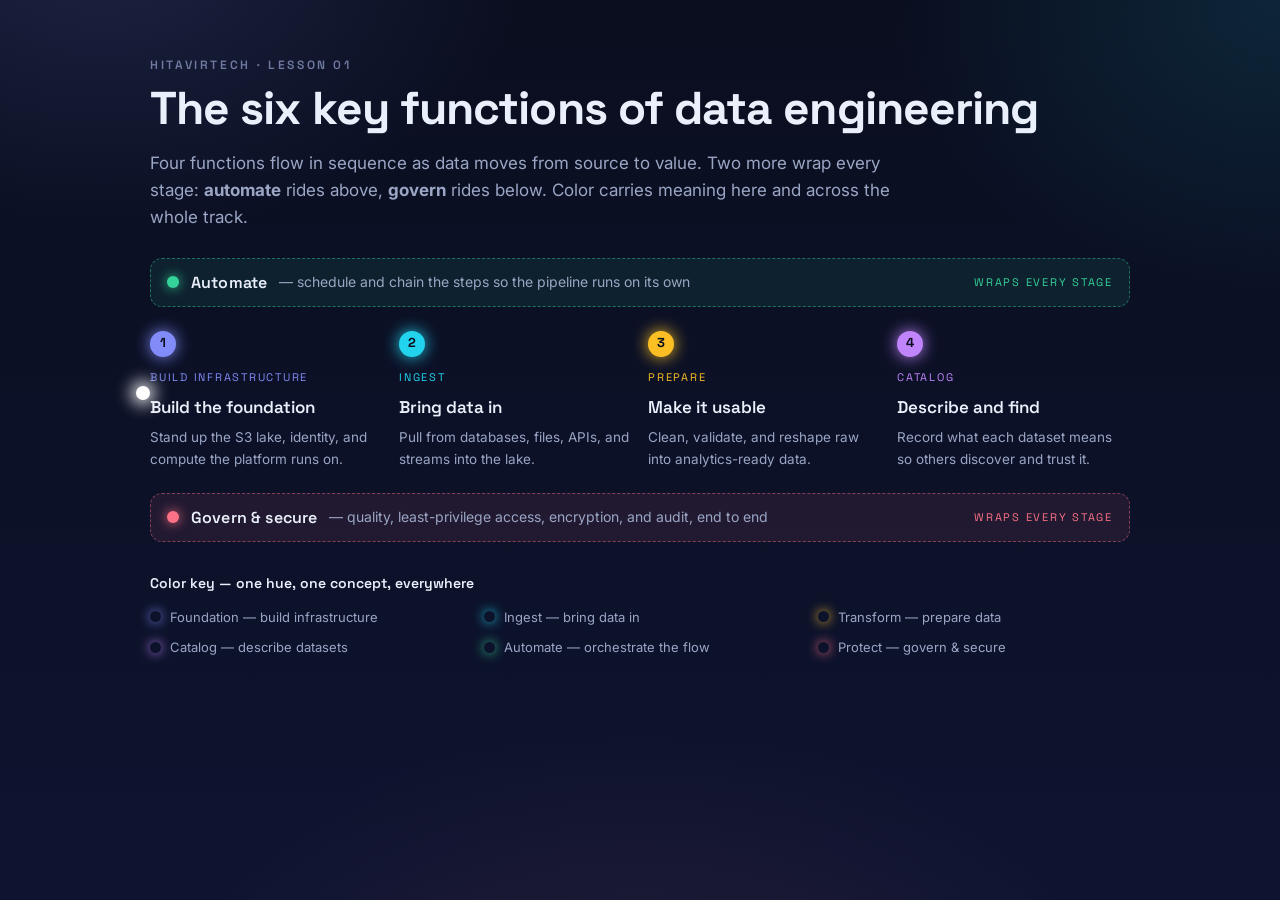
==== data-engineering-aws-foundations/assets/01-key-functions.html @ d4494c44 "feat(aws-foundations): add complete 'Data Engineering on AWS: Foundations' Codelabs track Ten claat-" ====
<!doctype html>
<html lang="en">
<head>
<meta charset="utf-8">
<meta name="viewport" content="width=device-width, initial-scale=1">
<title>The six key functions — Data Engineering on AWS</title>
<link rel="stylesheet" href="design-tokens.css">
<style>
  .wrap { max-width: 980px; margin: 0 auto; }
  header { margin-bottom: 26px; }

  /* The pipeline board */
  .board { position: relative; margin-top: 14px; }

  /* Wrapping rails: automate above, govern below */
  .rail {
    display: flex; align-items: center; gap: 12px;
    border-radius: var(--radius-sm);
    border: 1px dashed color-mix(in srgb, var(--accent) 45%, transparent);
    background: color-mix(in srgb, var(--accent) 9%, transparent);
    padding: 11px 16px; color: var(--text);
  }
  .rail .rail-dot { width: 12px; height: 12px; border-radius: 50%; flex: none; background: var(--accent); box-shadow: 0 0 12px var(--accent); }
  .rail b { font-family: var(--font-display); font-weight: 600; letter-spacing: 0.01em; }
  .rail span { color: var(--text-muted); font-size: 14px; }
  .rail-up { --accent: var(--c-automate); margin-bottom: 14px; }
  .rail-down { --accent: var(--c-protect); margin-top: 14px; }
  .rail .wrap-tag {
    margin-left: auto; font-family: var(--font-display); font-size: 11px;
    text-transform: uppercase; letter-spacing: 0.16em; color: var(--accent);
    white-space: nowrap;
  }

  /* The flowing line with the four sequential stages */
  .flow { position: relative; padding: 8px 0; }
  .flow-line { position: absolute; left: 3%; right: 3%; top: 50%; height: 0; pointer-events: none; }
  .flow-svg { position: absolute; inset: 0; width: 100%; height: 100%; overflow: visible; }

  .stages {
    position: relative; z-index: 2;
    display: grid; grid-template-columns: repeat(4, 1fr); gap: 16px;
  }
  .stage { text-align: left; }
  .stage .step {
    font-family: var(--font-display); font-size: 11px; letter-spacing: 0.16em;
    text-transform: uppercase; color: var(--accent); margin-bottom: 8px;
  }
  .stage h3 { font-family: var(--font-display); font-weight: 600; font-size: 17px; margin: 0 0 6px; }
  .stage p { margin: 0; color: var(--text-muted); font-size: 13.5px; }
  .stage .num {
    display: inline-flex; align-items: center; justify-content: center;
    width: 26px; height: 26px; border-radius: 50%; margin-bottom: 12px;
    font-family: var(--font-display); font-weight: 700; font-size: 13px;
    color: var(--ink); background: var(--accent); box-shadow: 0 0 16px var(--accent);
  }
  .stage[data-k="foundation"] { --accent: var(--c-foundation); }
  .stage[data-k="ingest"]     { --accent: var(--c-ingest); }
  .stage[data-k="transform"]  { --accent: var(--c-transform); }
  .stage[data-k="catalog"]    { --accent: var(--c-catalog); }

  /* Traveling data pulse riding the flow line */
  .data-pulse {
    position: absolute; top: 50%; left: 0; width: 14px; height: 14px; margin: -7px 0 0 -7px;
    border-radius: 50%; background: #fff; box-shadow: 0 0 16px 5px rgba(255,255,255,0.85);
    offset-path: path("M 0 0 L 1000 0");
    animation: hvtPulse 5.5s var(--ease) infinite;
    z-index: 3;
  }

  .legend { margin-top: 30px; }
  .legend h4 { font-family: var(--font-display); font-weight: 600; font-size: 14px; margin: 0 0 12px; color: var(--text); }
  .keygrid { display: grid; grid-template-columns: repeat(3, minmax(0,1fr)); gap: 10px 22px; }
  .keygrid span { display: inline-flex; align-items: center; gap: 9px; font-size: 13px; color: var(--text-muted); }

  @media (max-width: 760px) {
    .stages { grid-template-columns: 1fr; gap: 10px; }
    .flow-svg, .data-pulse { display: none; }
    .stage { padding: 14px; border-radius: var(--radius-sm); border: 1px solid color-mix(in srgb, var(--accent) 32%, transparent); background: color-mix(in srgb, var(--accent) 7%, transparent); }
    .keygrid { grid-template-columns: 1fr; }
    .rail .wrap-tag { display: none; }
  }
  @media (prefers-reduced-motion: reduce) { .data-pulse { display: none; } }
</style>
</head>
<body class="hvt">
<div class="wrap">
  <header class="hvt-rise">
    <div class="hvt-eyebrow">HitaVirTech &middot; Lesson 01</div>
    <h1 class="hvt-headline">The six key functions of data engineering</h1>
    <p class="hvt-sub">Four functions flow in sequence as data moves from source to value. Two more wrap every stage: <b>automate</b> rides above, <b>govern</b> rides below. Color carries meaning here and across the whole track.</p>
  </header>

  <div class="board">
    <!-- Automate rail (above) -->
    <div class="rail rail-up hvt-rise" tabindex="0" aria-label="Automate wraps every stage">
      <i class="rail-dot" aria-hidden="true"></i>
      <b>Automate</b>
      <span>&mdash; schedule and chain the steps so the pipeline runs on its own</span>
      <span class="wrap-tag">wraps every stage</span>
    </div>

    <!-- Sequential flow -->
    <div class="flow hvt-rise">
      <svg class="flow-svg" viewBox="0 0 1000 120" preserveAspectRatio="none" aria-hidden="true">
        <defs>
          <linearGradient id="flowGrad" x1="0" y1="0" x2="1" y2="0">
            <stop offset="0%"  stop-color="var(--c-foundation)"/>
            <stop offset="34%" stop-color="var(--c-ingest)"/>
            <stop offset="67%" stop-color="var(--c-transform)"/>
            <stop offset="100%" stop-color="var(--c-catalog)"/>
          </linearGradient>
        </defs>
        <line x1="20" y1="60" x2="980" y2="60" stroke="url(#flowGrad)" stroke-width="3" stroke-linecap="round" opacity="0.85"/>
      </svg>
      <span class="data-pulse" aria-hidden="true"></span>

      <div class="stages">
        <div class="stage hvt-rise" data-k="foundation" tabindex="0">
          <div class="num">1</div>
          <div class="step">Build infrastructure</div>
          <h3>Build the foundation</h3>
          <p>Stand up the S3 lake, identity, and compute the platform runs on.</p>
        </div>
        <div class="stage hvt-rise" data-k="ingest" tabindex="0">
          <div class="num">2</div>
          <div class="step">Ingest</div>
          <h3>Bring data in</h3>
          <p>Pull from databases, files, APIs, and streams into the lake.</p>
        </div>
        <div class="stage hvt-rise" data-k="transform" tabindex="0">
          <div class="num">3</div>
          <div class="step">Prepare</div>
          <h3>Make it usable</h3>
          <p>Clean, validate, and reshape raw into analytics-ready data.</p>
        </div>
        <div class="stage hvt-rise" data-k="catalog" tabindex="0">
          <div class="num">4</div>
          <div class="step">Catalog</div>
          <h3>Describe and find</h3>
          <p>Record what each dataset means so others discover and trust it.</p>
        </div>
      </div>
    </div>

    <!-- Govern rail (below) -->
    <div class="rail rail-down hvt-rise" tabindex="0" aria-label="Govern and secure wraps every stage">
      <i class="rail-dot" aria-hidden="true"></i>
      <b>Govern &amp; secure</b>
      <span>&mdash; quality, least-privilege access, encryption, and audit, end to end</span>
      <span class="wrap-tag">wraps every stage</span>
    </div>
  </div>

  <div class="legend hvt-rise">
    <h4>Color key &mdash; one hue, one concept, everywhere</h4>
    <div class="keygrid" aria-label="Color key">
      <span><i class="hvt-dot" style="color:var(--c-foundation)"></i> Foundation &mdash; build infrastructure</span>
      <span><i class="hvt-dot" style="color:var(--c-ingest)"></i> Ingest &mdash; bring data in</span>
      <span><i class="hvt-dot" style="color:var(--c-transform)"></i> Transform &mdash; prepare data</span>
      <span><i class="hvt-dot" style="color:var(--c-catalog)"></i> Catalog &mdash; describe datasets</span>
      <span><i class="hvt-dot" style="color:var(--c-automate)"></i> Automate &mdash; orchestrate the flow</span>
      <span><i class="hvt-dot" style="color:var(--c-protect)"></i> Protect &mdash; govern &amp; secure</span>
    </div>
  </div>
</div>
</body>
</html>
---- data-engineering-aws-foundations/assets/design-tokens.css ----
/* ============================================================
   HitaVirTech — Data Engineering on AWS: Foundations
   Shared visual design system. Every concept visual imports
   this one file so the whole track is a single designed product.
   ============================================================ */

@import url('https://fonts.googleapis.com/css2?family=Inter:wght@400;500;600&family=Space+Grotesk:wght@500;600;700&display=swap');

:root {
  /* Canvas + atmosphere */
  --ink: #0a0e1f;
  --ink-2: #0e1430;
  --panel: rgba(255, 255, 255, 0.04);
  --panel-line: rgba(255, 255, 255, 0.10);
  --text: #eaf0fb;
  --text-muted: #9aa6c4;
  --eyebrow: #6f7ba0;

  /* Semantic color law — same hue = same concept, everywhere */
  --c-foundation: #818cf8;   /* foundation / infrastructure */
  --c-ingest:     #22d3ee;   /* inflow / ingest            */
  --c-transform:  #fbbf24;   /* transform / prepare        */
  --c-catalog:    #c084fc;   /* organize / catalog         */
  --c-automate:   #34d399;   /* automate / orchestrate     */
  --c-protect:    #fb7185;   /* protect / govern / security */

  /* Medallion layers */
  --m-bronze: #c08457;
  --m-silver: #c0c7d4;
  --m-gold:   #fbbf24;

  /* Type scale */
  --font-display: "Space Grotesk", system-ui, sans-serif;
  --font-body: "Inter", system-ui, -apple-system, Segoe UI, Roboto, sans-serif;

  /* Shape + motion */
  --radius: 18px;
  --radius-sm: 12px;
  --ease: cubic-bezier(0.22, 1, 0.36, 1);
}

* { box-sizing: border-box; }

body.hvt {
  margin: 0;
  min-height: 100vh;
  font-family: var(--font-body);
  color: var(--text);
  line-height: 1.6;
  background:
    radial-gradient(720px 480px at 8% -6%, rgba(129, 140, 248, 0.16), transparent 60%),
    radial-gradient(680px 520px at 100% 0%, rgba(34, 211, 238, 0.12), transparent 58%),
    radial-gradient(820px 600px at 50% 120%, rgba(251, 113, 133, 0.10), transparent 60%),
    linear-gradient(180deg, var(--ink), var(--ink-2));
  background-attachment: fixed;
  padding: clamp(20px, 5vw, 56px);
}

.hvt-eyebrow {
  font-family: var(--font-display);
  text-transform: uppercase;
  letter-spacing: 0.22em;
  font-size: 12px;
  font-weight: 600;
  color: var(--eyebrow);
}

.hvt-headline {
  font-family: var(--font-display);
  font-weight: 700;
  letter-spacing: -0.02em;
  line-height: 1.04;
  font-size: clamp(28px, 5vw, 46px);
  margin: 10px 0 14px;
}

.hvt-sub { color: var(--text-muted); max-width: 70ch; font-size: clamp(15px, 1.6vw, 17px); }

.hvt-panel {
  background: var(--panel);
  border: 1px solid var(--panel-line);
  border-radius: var(--radius);
  padding: 22px;
  backdrop-filter: blur(8px);
  -webkit-backdrop-filter: blur(8px);
  position: relative;
  transition: transform 0.3s var(--ease), box-shadow 0.3s var(--ease), border-color 0.3s var(--ease);
}

.hvt-panel:hover,
.hvt-panel:focus-within {
  transform: translateY(-4px);
  border-color: rgba(255, 255, 255, 0.22);
  box-shadow: 0 18px 50px -20px rgba(0, 0, 0, 0.7);
}

/* Accent border + glow driven by a per-element --accent variable */
.hvt-accent {
  --accent: var(--c-foundation);
  border-color: color-mix(in srgb, var(--accent) 38%, transparent);
}
.hvt-accent:hover,
.hvt-accent:focus-within {
  box-shadow: 0 0 0 1px color-mix(in srgb, var(--accent) 40%, transparent),
              0 22px 60px -24px color-mix(in srgb, var(--accent) 55%, transparent);
}

.hvt-key { display: flex; flex-wrap: wrap; gap: 10px 18px; margin-top: 8px; }
.hvt-key span { display: inline-flex; align-items: center; gap: 8px; font-size: 13px; color: var(--text-muted); }
.hvt-dot { width: 11px; height: 11px; border-radius: 50%; flex: none; box-shadow: 0 0 12px currentColor; }

/* Staggered fade-up entrance */
@keyframes hvtFadeUp {
  from { opacity: 0; transform: translateY(16px); }
  to   { opacity: 1; transform: translateY(0); }
}
.hvt-rise { opacity: 0; animation: hvtFadeUp 0.7s var(--ease) forwards; }
.hvt-rise:nth-child(1) { animation-delay: 0.05s; }
.hvt-rise:nth-child(2) { animation-delay: 0.13s; }
.hvt-rise:nth-child(3) { animation-delay: 0.21s; }
.hvt-rise:nth-child(4) { animation-delay: 0.29s; }
.hvt-rise:nth-child(5) { animation-delay: 0.37s; }
.hvt-rise:nth-child(6) { animation-delay: 0.45s; }

/* Signature pipeline pulse — visuals opt in by adding a .hvt-pulse element */
@keyframes hvtPulse {
  0%   { offset-distance: 0%;   opacity: 0; }
  10%  { opacity: 1; }
  90%  { opacity: 1; }
  100% { offset-distance: 100%; opacity: 0; }
}

a:focus-visible, button:focus-visible, [tabindex]:focus-visible {
  outline: 2px solid var(--c-ingest);
  outline-offset: 3px;
  border-radius: 6px;
}

@media (prefers-reduced-motion: reduce) {
  *, *::before, *::after { animation: none !important; transition: none !important; }
  .hvt-rise { opacity: 1; }
}

@media (max-width: 720px) {
  .hvt-panel { padding: 16px; }
}
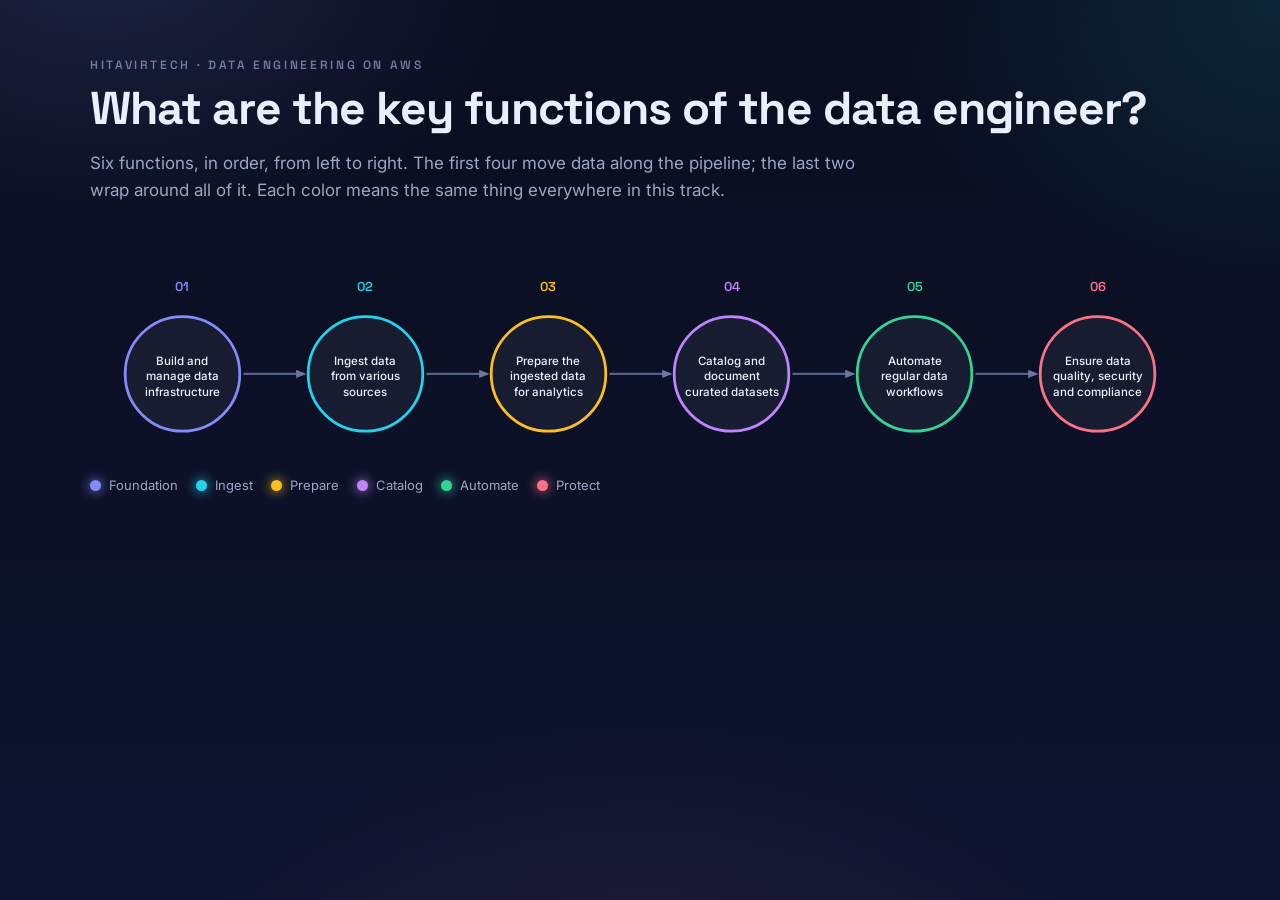
==== commit 9bb064d6: "fix(visual): show all six key functions as one left-to-right flow with arrows Rebuild 01-key-functio" ====
--- a/data-engineering-aws-foundations/assets/01-key-functions.html
+++ b/data-engineering-aws-foundations/assets/01-key-functions.html
@@ -3,164 +3,110 @@
 <head>
 <meta charset="utf-8">
 <meta name="viewport" content="width=device-width, initial-scale=1">
-<title>The six key functions — Data Engineering on AWS</title>
+<title>The six key functions of the data engineer — Data Engineering on AWS</title>
 <link rel="stylesheet" href="design-tokens.css">
 <style>
-  .wrap { max-width: 980px; margin: 0 auto; }
-  header { margin-bottom: 26px; }
-
-  /* The pipeline board */
-  .board { position: relative; margin-top: 14px; }
-
-  /* Wrapping rails: automate above, govern below */
-  .rail {
-    display: flex; align-items: center; gap: 12px;
-    border-radius: var(--radius-sm);
-    border: 1px dashed color-mix(in srgb, var(--accent) 45%, transparent);
-    background: color-mix(in srgb, var(--accent) 9%, transparent);
-    padding: 11px 16px; color: var(--text);
+  .wrap { max-width: 1100px; margin: 0 auto; }
+  header { margin-bottom: 22px; }
+  .flow { width: 100%; height: auto; display: block; }
+  .flow text { font-family: var(--font-body); }
+  .flow .num { font-family: var(--font-display); }
+  .node .ring { transition: stroke-width .25s var(--ease), filter .25s var(--ease); }
+  .node:hover .ring, .node:focus .ring { stroke-width: 4.5; filter: drop-shadow(0 0 9px currentColor); }
+  .node text { pointer-events: none; }
+  .hvt-key .hvt-dot { background: currentColor; }
+  .pulse { animation: kfFlow 5.5s linear infinite; }
+  @keyframes kfFlow {
+    0% { transform: translateX(0); opacity: 0; }
+    6% { opacity: 1; }
+    94% { opacity: 1; }
+    100% { transform: translateX(990px); opacity: 0; }
   }
-  .rail .rail-dot { width: 12px; height: 12px; border-radius: 50%; flex: none; background: var(--accent); box-shadow: 0 0 12px var(--accent); }
-  .rail b { font-family: var(--font-display); font-weight: 600; letter-spacing: 0.01em; }
-  .rail span { color: var(--text-muted); font-size: 14px; }
-  .rail-up { --accent: var(--c-automate); margin-bottom: 14px; }
-  .rail-down { --accent: var(--c-protect); margin-top: 14px; }
-  .rail .wrap-tag {
-    margin-left: auto; font-family: var(--font-display); font-size: 11px;
-    text-transform: uppercase; letter-spacing: 0.16em; color: var(--accent);
-    white-space: nowrap;
-  }
-
-  /* The flowing line with the four sequential stages */
-  .flow { position: relative; padding: 8px 0; }
-  .flow-line { position: absolute; left: 3%; right: 3%; top: 50%; height: 0; pointer-events: none; }
-  .flow-svg { position: absolute; inset: 0; width: 100%; height: 100%; overflow: visible; }
-
-  .stages {
-    position: relative; z-index: 2;
-    display: grid; grid-template-columns: repeat(4, 1fr); gap: 16px;
-  }
-  .stage { text-align: left; }
-  .stage .step {
-    font-family: var(--font-display); font-size: 11px; letter-spacing: 0.16em;
-    text-transform: uppercase; color: var(--accent); margin-bottom: 8px;
-  }
-  .stage h3 { font-family: var(--font-display); font-weight: 600; font-size: 17px; margin: 0 0 6px; }
-  .stage p { margin: 0; color: var(--text-muted); font-size: 13.5px; }
-  .stage .num {
-    display: inline-flex; align-items: center; justify-content: center;
-    width: 26px; height: 26px; border-radius: 50%; margin-bottom: 12px;
-    font-family: var(--font-display); font-weight: 700; font-size: 13px;
-    color: var(--ink); background: var(--accent); box-shadow: 0 0 16px var(--accent);
-  }
-  .stage[data-k="foundation"] { --accent: var(--c-foundation); }
-  .stage[data-k="ingest"]     { --accent: var(--c-ingest); }
-  .stage[data-k="transform"]  { --accent: var(--c-transform); }
-  .stage[data-k="catalog"]    { --accent: var(--c-catalog); }
-
-  /* Traveling data pulse riding the flow line */
-  .data-pulse {
-    position: absolute; top: 50%; left: 0; width: 14px; height: 14px; margin: -7px 0 0 -7px;
-    border-radius: 50%; background: #fff; box-shadow: 0 0 16px 5px rgba(255,255,255,0.85);
-    offset-path: path("M 0 0 L 1000 0");
-    animation: hvtPulse 5.5s var(--ease) infinite;
-    z-index: 3;
-  }
-
-  .legend { margin-top: 30px; }
-  .legend h4 { font-family: var(--font-display); font-weight: 600; font-size: 14px; margin: 0 0 12px; color: var(--text); }
-  .keygrid { display: grid; grid-template-columns: repeat(3, minmax(0,1fr)); gap: 10px 22px; }
-  .keygrid span { display: inline-flex; align-items: center; gap: 9px; font-size: 13px; color: var(--text-muted); }
-
-  @media (max-width: 760px) {
-    .stages { grid-template-columns: 1fr; gap: 10px; }
-    .flow-svg, .data-pulse { display: none; }
-    .stage { padding: 14px; border-radius: var(--radius-sm); border: 1px solid color-mix(in srgb, var(--accent) 32%, transparent); background: color-mix(in srgb, var(--accent) 7%, transparent); }
-    .keygrid { grid-template-columns: 1fr; }
-    .rail .wrap-tag { display: none; }
-  }
-  @media (prefers-reduced-motion: reduce) { .data-pulse { display: none; } }
+  @media (prefers-reduced-motion: reduce) { .pulse { display: none; } }
 </style>
 </head>
 <body class="hvt">
 <div class="wrap">
   <header class="hvt-rise">
-    <div class="hvt-eyebrow">HitaVirTech &middot; Lesson 01</div>
-    <h1 class="hvt-headline">The six key functions of data engineering</h1>
-    <p class="hvt-sub">Four functions flow in sequence as data moves from source to value. Two more wrap every stage: <b>automate</b> rides above, <b>govern</b> rides below. Color carries meaning here and across the whole track.</p>
+    <div class="hvt-eyebrow">HitaVirTech &middot; Data Engineering on AWS</div>
+    <h1 class="hvt-headline">What are the key functions of the data engineer?</h1>
+    <p class="hvt-sub">Six functions, in order, from left to right. The first four move data along the pipeline; the last two wrap around all of it. Each color means the same thing everywhere in this track.</p>
   </header>
 
-  <div class="board">
-    <!-- Automate rail (above) -->
-    <div class="rail rail-up hvt-rise" tabindex="0" aria-label="Automate wraps every stage">
-      <i class="rail-dot" aria-hidden="true"></i>
-      <b>Automate</b>
-      <span>&mdash; schedule and chain the steps so the pipeline runs on its own</span>
-      <span class="wrap-tag">wraps every stage</span>
-    </div>
+  <div class="hvt-rise">
+    <svg class="flow" viewBox="0 0 1190 250" role="img" xmlns="http://www.w3.org/2000/svg">
+      <title>The six key functions of a data engineer, left to right: build and manage data infrastructure, ingest data from various sources, prepare the ingested data for analytics, catalog and document curated datasets, automate regular data workflows, and ensure data quality, security and compliance.</title>
+      <defs>
+        <marker id="ah" markerWidth="12" markerHeight="9" refX="9" refY="4.5" orient="auto" markerUnits="userSpaceOnUse">
+          <path d="M0,0 L11,4.5 L0,9 Z" fill="#6b78a0"/>
+        </marker>
+      </defs>
 
-    <!-- Sequential flow -->
-    <div class="flow hvt-rise">
-      <svg class="flow-svg" viewBox="0 0 1000 120" preserveAspectRatio="none" aria-hidden="true">
-        <defs>
-          <linearGradient id="flowGrad" x1="0" y1="0" x2="1" y2="0">
-            <stop offset="0%"  stop-color="var(--c-foundation)"/>
-            <stop offset="34%" stop-color="var(--c-ingest)"/>
-            <stop offset="67%" stop-color="var(--c-transform)"/>
-            <stop offset="100%" stop-color="var(--c-catalog)"/>
-          </linearGradient>
-        </defs>
-        <line x1="20" y1="60" x2="980" y2="60" stroke="url(#flowGrad)" stroke-width="3" stroke-linecap="round" opacity="0.85"/>
-      </svg>
-      <span class="data-pulse" aria-hidden="true"></span>
+      <line x1="166" y1="160" x2="232" y2="160" stroke="#566188" stroke-width="2.5" marker-end="url(#ah)"/>
+      <line x1="364" y1="160" x2="430" y2="160" stroke="#566188" stroke-width="2.5" marker-end="url(#ah)"/>
+      <line x1="562" y1="160" x2="628" y2="160" stroke="#566188" stroke-width="2.5" marker-end="url(#ah)"/>
+      <line x1="760" y1="160" x2="826" y2="160" stroke="#566188" stroke-width="2.5" marker-end="url(#ah)"/>
+      <line x1="958" y1="160" x2="1024" y2="160" stroke="#566188" stroke-width="2.5" marker-end="url(#ah)"/>
 
-      <div class="stages">
-        <div class="stage hvt-rise" data-k="foundation" tabindex="0">
-          <div class="num">1</div>
-          <div class="step">Build infrastructure</div>
-          <h3>Build the foundation</h3>
-          <p>Stand up the S3 lake, identity, and compute the platform runs on.</p>
-        </div>
-        <div class="stage hvt-rise" data-k="ingest" tabindex="0">
-          <div class="num">2</div>
-          <div class="step">Ingest</div>
-          <h3>Bring data in</h3>
-          <p>Pull from databases, files, APIs, and streams into the lake.</p>
-        </div>
-        <div class="stage hvt-rise" data-k="transform" tabindex="0">
-          <div class="num">3</div>
-          <div class="step">Prepare</div>
-          <h3>Make it usable</h3>
-          <p>Clean, validate, and reshape raw into analytics-ready data.</p>
-        </div>
-        <div class="stage hvt-rise" data-k="catalog" tabindex="0">
-          <div class="num">4</div>
-          <div class="step">Catalog</div>
-          <h3>Describe and find</h3>
-          <p>Record what each dataset means so others discover and trust it.</p>
-        </div>
-      </div>
-    </div>
+      <g class="node" tabindex="0" role="img" aria-label="Function 1: build and manage data infrastructure" style="color:var(--c-foundation)">
+        <text class="num" x="100" y="70" text-anchor="middle" font-size="14" font-weight="600" fill="currentColor">01</text>
+        <circle class="ring" cx="100" cy="160" r="62" fill="rgba(255,255,255,0.05)" stroke="currentColor" stroke-width="3"/>
+        <text x="100" y="150" text-anchor="middle" font-size="12.5" font-weight="500" fill="#eaf0fb">Build and</text>
+        <text x="100" y="167" text-anchor="middle" font-size="12.5" font-weight="500" fill="#eaf0fb">manage data</text>
+        <text x="100" y="184" text-anchor="middle" font-size="12.5" font-weight="500" fill="#eaf0fb">infrastructure</text>
+      </g>
 
-    <!-- Govern rail (below) -->
-    <div class="rail rail-down hvt-rise" tabindex="0" aria-label="Govern and secure wraps every stage">
-      <i class="rail-dot" aria-hidden="true"></i>
-      <b>Govern &amp; secure</b>
-      <span>&mdash; quality, least-privilege access, encryption, and audit, end to end</span>
-      <span class="wrap-tag">wraps every stage</span>
-    </div>
+      <g class="node" tabindex="0" role="img" aria-label="Function 2: ingest data from various sources" style="color:var(--c-ingest)">
+        <text class="num" x="298" y="70" text-anchor="middle" font-size="14" font-weight="600" fill="currentColor">02</text>
+        <circle class="ring" cx="298" cy="160" r="62" fill="rgba(255,255,255,0.05)" stroke="currentColor" stroke-width="3"/>
+        <text x="298" y="150" text-anchor="middle" font-size="12.5" font-weight="500" fill="#eaf0fb">Ingest data</text>
+        <text x="298" y="167" text-anchor="middle" font-size="12.5" font-weight="500" fill="#eaf0fb">from various</text>
+        <text x="298" y="184" text-anchor="middle" font-size="12.5" font-weight="500" fill="#eaf0fb">sources</text>
+      </g>
+
+      <g class="node" tabindex="0" role="img" aria-label="Function 3: prepare the ingested data for analytics" style="color:var(--c-transform)">
+        <text class="num" x="496" y="70" text-anchor="middle" font-size="14" font-weight="600" fill="currentColor">03</text>
+        <circle class="ring" cx="496" cy="160" r="62" fill="rgba(255,255,255,0.05)" stroke="currentColor" stroke-width="3"/>
+        <text x="496" y="150" text-anchor="middle" font-size="12.5" font-weight="500" fill="#eaf0fb">Prepare the</text>
+        <text x="496" y="167" text-anchor="middle" font-size="12.5" font-weight="500" fill="#eaf0fb">ingested data</text>
+        <text x="496" y="184" text-anchor="middle" font-size="12.5" font-weight="500" fill="#eaf0fb">for analytics</text>
+      </g>
+
+      <g class="node" tabindex="0" role="img" aria-label="Function 4: catalog and document curated datasets" style="color:var(--c-catalog)">
+        <text class="num" x="694" y="70" text-anchor="middle" font-size="14" font-weight="600" fill="currentColor">04</text>
+        <circle class="ring" cx="694" cy="160" r="62" fill="rgba(255,255,255,0.05)" stroke="currentColor" stroke-width="3"/>
+        <text x="694" y="150" text-anchor="middle" font-size="12.5" font-weight="500" fill="#eaf0fb">Catalog and</text>
+        <text x="694" y="167" text-anchor="middle" font-size="12.5" font-weight="500" fill="#eaf0fb">document</text>
+        <text x="694" y="184" text-anchor="middle" font-size="12.5" font-weight="500" fill="#eaf0fb">curated datasets</text>
+      </g>
+
+      <g class="node" tabindex="0" role="img" aria-label="Function 5: automate regular data workflows" style="color:var(--c-automate)">
+        <text class="num" x="892" y="70" text-anchor="middle" font-size="14" font-weight="600" fill="currentColor">05</text>
+        <circle class="ring" cx="892" cy="160" r="62" fill="rgba(255,255,255,0.05)" stroke="currentColor" stroke-width="3"/>
+        <text x="892" y="150" text-anchor="middle" font-size="12.5" font-weight="500" fill="#eaf0fb">Automate</text>
+        <text x="892" y="167" text-anchor="middle" font-size="12.5" font-weight="500" fill="#eaf0fb">regular data</text>
+        <text x="892" y="184" text-anchor="middle" font-size="12.5" font-weight="500" fill="#eaf0fb">workflows</text>
+      </g>
+
+      <g class="node" tabindex="0" role="img" aria-label="Function 6: ensure data quality, security and compliance" style="color:var(--c-protect)">
+        <text class="num" x="1090" y="70" text-anchor="middle" font-size="14" font-weight="600" fill="currentColor">06</text>
+        <circle class="ring" cx="1090" cy="160" r="62" fill="rgba(255,255,255,0.05)" stroke="currentColor" stroke-width="3"/>
+        <text x="1090" y="150" text-anchor="middle" font-size="12.5" font-weight="500" fill="#eaf0fb">Ensure data</text>
+        <text x="1090" y="167" text-anchor="middle" font-size="12.5" font-weight="500" fill="#eaf0fb">quality, security</text>
+        <text x="1090" y="184" text-anchor="middle" font-size="12.5" font-weight="500" fill="#eaf0fb">and compliance</text>
+      </g>
+
+      <circle class="pulse" cx="100" cy="160" r="7" fill="#ffffff" opacity="0"/>
+    </svg>
   </div>
 
-  <div class="legend hvt-rise">
-    <h4>Color key &mdash; one hue, one concept, everywhere</h4>
-    <div class="keygrid" aria-label="Color key">
-      <span><i class="hvt-dot" style="color:var(--c-foundation)"></i> Foundation &mdash; build infrastructure</span>
-      <span><i class="hvt-dot" style="color:var(--c-ingest)"></i> Ingest &mdash; bring data in</span>
-      <span><i class="hvt-dot" style="color:var(--c-transform)"></i> Transform &mdash; prepare data</span>
-      <span><i class="hvt-dot" style="color:var(--c-catalog)"></i> Catalog &mdash; describe datasets</span>
-      <span><i class="hvt-dot" style="color:var(--c-automate)"></i> Automate &mdash; orchestrate the flow</span>
-      <span><i class="hvt-dot" style="color:var(--c-protect)"></i> Protect &mdash; govern &amp; secure</span>
-    </div>
+  <div class="hvt-key hvt-rise" aria-label="Color key" style="margin-top:18px">
+    <span><i class="hvt-dot" style="color:var(--c-foundation)"></i> Foundation</span>
+    <span><i class="hvt-dot" style="color:var(--c-ingest)"></i> Ingest</span>
+    <span><i class="hvt-dot" style="color:var(--c-transform)"></i> Prepare</span>
+    <span><i class="hvt-dot" style="color:var(--c-catalog)"></i> Catalog</span>
+    <span><i class="hvt-dot" style="color:var(--c-automate)"></i> Automate</span>
+    <span><i class="hvt-dot" style="color:var(--c-protect)"></i> Protect</span>
   </div>
 </div>
 </body>
